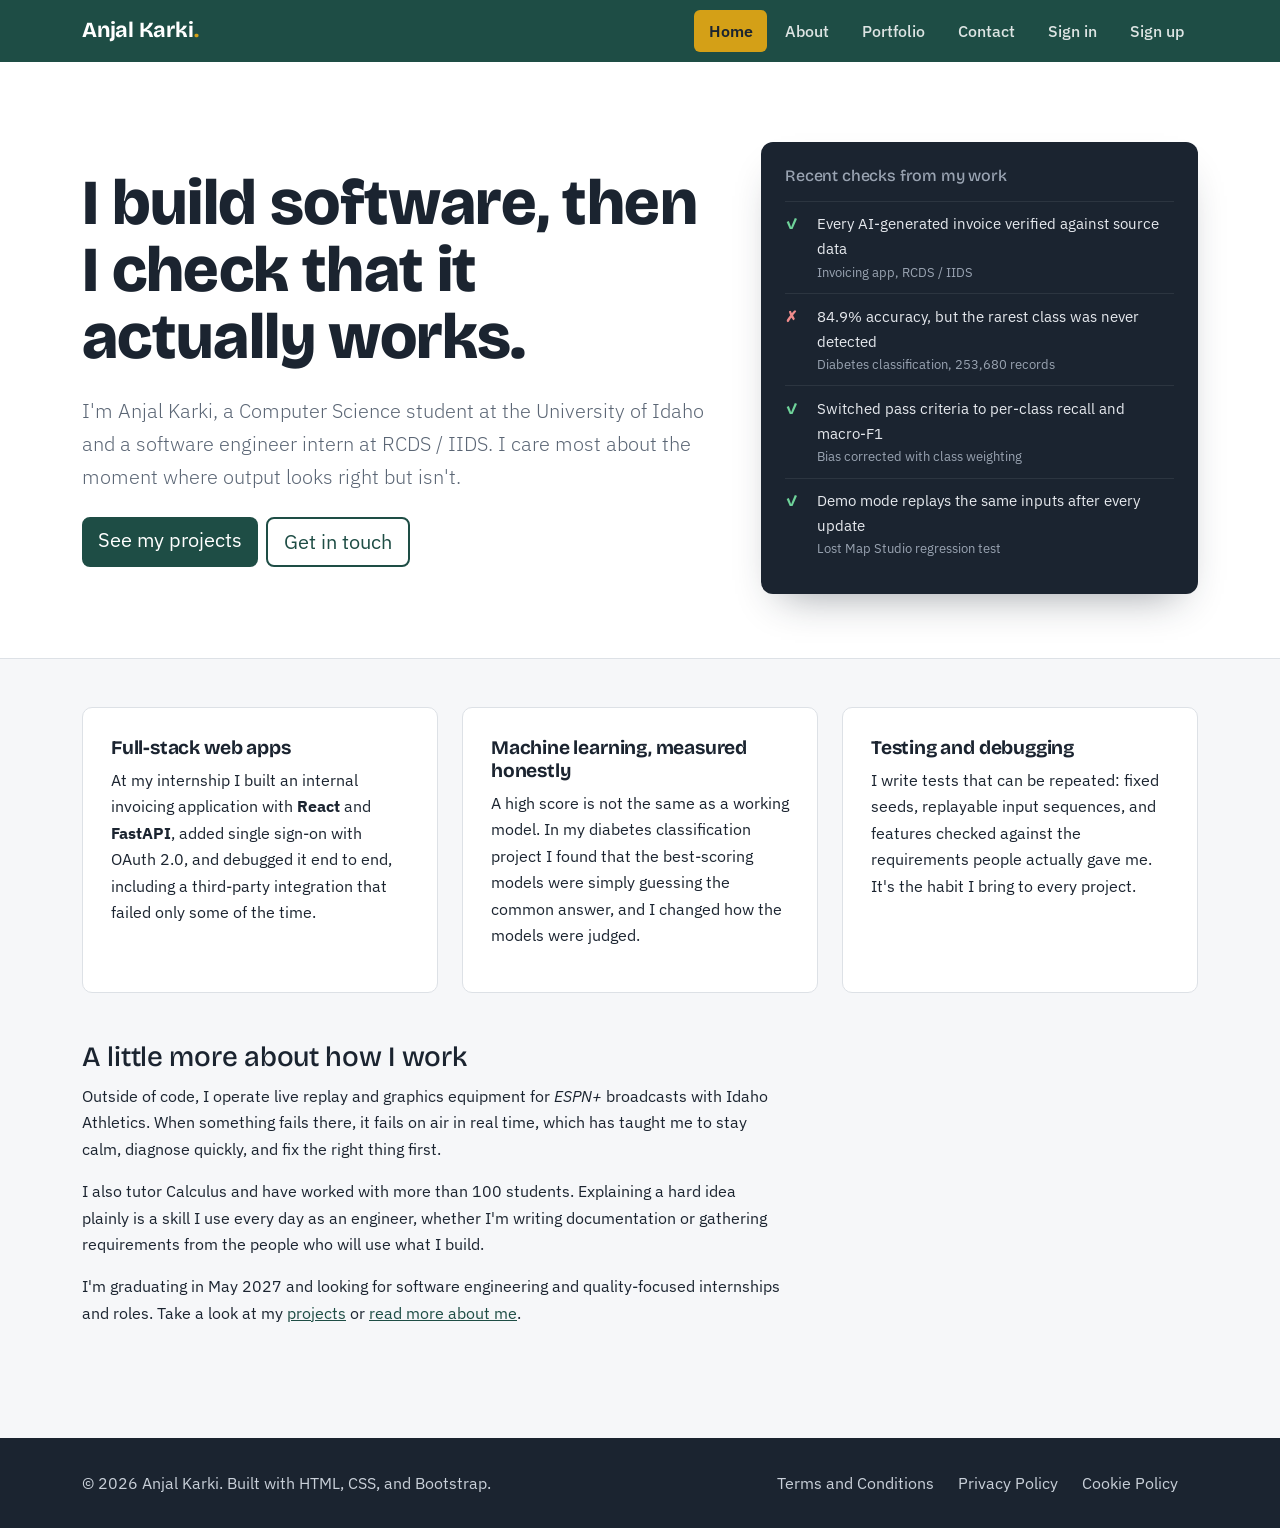
==== docs/index.html @ 65a504b5 "update" ====
<!DOCTYPE html>
<html lang="en">
<head>
  <meta charset="UTF-8">
  <meta name="viewport" content="width=device-width, initial-scale=1">
  <meta name="description" content="Portfolio of Anjal Karki, Computer Science student at the University of Idaho.">
  <meta name="author" content="Anjal Karki">
  <title>Home | Anjal Karki</title>
  <link href="https://cdn.jsdelivr.net/npm/bootstrap@5.3.3/dist/css/bootstrap.min.css" rel="stylesheet">
  <link rel="preconnect" href="https://fonts.googleapis.com">
  <link href="https://fonts.googleapis.com/css2?family=Bricolage+Grotesque:wght@600;700;800&family=IBM+Plex+Sans:wght@400;500;600&display=swap" rel="stylesheet">
  <link rel="stylesheet" href="css/style.css">
</head>
<body>
  <header>
    <nav class="navbar navbar-expand-lg site-nav">
      <div class="container">
        <a class="navbar-brand" href="index.html">Anjal Karki<span>.</span></a>
        <button class="navbar-toggler" type="button" data-bs-toggle="collapse" data-bs-target="#mainNav"
                aria-controls="mainNav" aria-expanded="false" aria-label="Toggle navigation">
          <span class="navbar-toggler-icon"></span>
        </button>
        <div class="collapse navbar-collapse" id="mainNav">
          <ul class="navbar-nav ms-auto gap-lg-1">
          <li class="nav-item"><a class="nav-link active" aria-current="page" href="index.html">Home</a></li>
          <li class="nav-item"><a class="nav-link" href="about.html">About</a></li>
          <li class="nav-item"><a class="nav-link" href="portfolio.html">Portfolio</a></li>
          <li class="nav-item"><a class="nav-link" href="contact.html">Contact</a></li>
          <li class="nav-item"><a class="nav-link" href="signin.html">Sign in</a></li>
          <li class="nav-item"><a class="nav-link" href="signup.html">Sign up</a></li>
          </ul>
        </div>
      </div>
    </nav>
  </header>

  <main>
    <section class="hero">
      <div class="container">
        <div class="row align-items-center g-5">
          <div class="col-lg-7">
            <h1>I build software, then I check that it actually works.</h1>
            <p class="lead mt-4">I'm Anjal Karki, a Computer Science student at the University of Idaho and a software engineer intern at RCDS / IIDS. I care most about the moment where output looks right but isn't.</p>
            <div class="d-flex flex-wrap gap-2 mt-4">
              <a href="portfolio.html" class="btn btn-pine btn-lg">See my projects</a>
              <a href="contact.html" class="btn btn-outline-pine btn-lg">Get in touch</a>
            </div>
          </div>
          <div class="col-lg-5">
            <aside class="test-log" aria-label="Checks from my recent work">
              <h2>Recent checks from my work</h2>
              <ol>
                <li><span class="ok" aria-label="Passed">&#10003;</span><div>Every AI-generated invoice verified against source data<small>Invoicing app, RCDS / IIDS</small></div></li>
                <li><span class="bad" aria-label="Failed">&#10007;</span><div>84.9% accuracy, but the rarest class was never detected<small>Diabetes classification, 253,680 records</small></div></li>
                <li><span class="ok" aria-label="Passed">&#10003;</span><div>Switched pass criteria to per-class recall and macro-F1<small>Bias corrected with class weighting</small></div></li>
                <li><span class="ok" aria-label="Passed">&#10003;</span><div>Demo mode replays the same inputs after every update<small>Lost Map Studio regression test</small></div></li>
              </ol>
            </aside>
          </div>
        </div>
      </div>
    </section>

    <section class="block">
      <div class="container">
        <div class="row g-4">
          <div class="col-md-4">
            <article class="panel">
              <h3>Full-stack web apps</h3>
              <p>At my internship I built an internal invoicing application with <strong>React</strong> and <strong>FastAPI</strong>, added single sign-on with OAuth 2.0, and debugged it end to end, including a third-party integration that failed only some of the time.</p>
            </article>
          </div>
          <div class="col-md-4">
            <article class="panel">
              <h3>Machine learning, measured honestly</h3>
              <p>A high score is not the same as a working model. In my diabetes classification project I found that the best-scoring models were simply guessing the common answer, and I changed how the models were judged.</p>
            </article>
          </div>
          <div class="col-md-4">
            <article class="panel">
              <h3>Testing and debugging</h3>
              <p>I write tests that can be repeated: fixed seeds, replayable input sequences, and features checked against the requirements people actually gave me. It's the habit I bring to every project.</p>
            </article>
          </div>
        </div>

        <div class="prose mt-5">
          <h2 class="h3">A little more about how I work</h2>
          <p>Outside of code, I operate live replay and graphics equipment for <em>ESPN+</em> broadcasts with Idaho Athletics. When something fails there, it fails on air in real time, which has taught me to stay calm, diagnose quickly, and fix the right thing first.</p>
          <p>I also tutor Calculus and have worked with more than 100 students. Explaining a hard idea plainly is a skill I use every day as an engineer, whether I'm writing documentation or gathering requirements from the people who will use what I build.</p>
          <p>I'm graduating in May 2027 and looking for software engineering and quality-focused internships and roles. Take a look at my <a href="portfolio.html">projects</a> or <a href="about.html">read more about me</a>.</p>
        </div>
      </div>
    </section>
  </main>

  <footer class="site-footer">
    <div class="container d-flex flex-column flex-md-row justify-content-between gap-3">
      <p class="mb-0">&copy; 2026 Anjal Karki. Built with HTML, CSS, and Bootstrap.</p>
      <nav aria-label="Legal">
        <a href="terms.html">Terms and Conditions</a>
        <a href="privacy.html">Privacy Policy</a>
        <a href="cookies.html">Cookie Policy</a>
      </nav>
    </div>
  </footer>

  <script src="https://cdn.jsdelivr.net/npm/bootstrap@5.3.3/dist/js/bootstrap.bundle.min.js"></script>
  <script src="js/main.js"></script>
</body>
</html>
---- docs/css/style.css ----
/* ===== Anjal Karki portfolio: shared styles ===== */
:root {
  --ink: #1b2430;
  --pine: #1e4d45;
  --pine-dark: #153a34;
  --gold: #d4a017;
  --slate: #5b6675;
  --paper: #f6f7f9;
  --line: #dde1e6;
  --pass: #2f7d4f;
  --fail: #b23a3a;
}

body {
  font-family: "IBM Plex Sans", "Segoe UI", Arial, sans-serif;
  color: var(--ink);
  background: var(--paper);
  line-height: 1.65;
  display: flex;
  flex-direction: column;
  min-height: 100vh;
}
main { flex: 1; }

h1, h2, h3, h4, .navbar-brand {
  font-family: "Bricolage Grotesque", "IBM Plex Sans", Arial, sans-serif;
  letter-spacing: -0.01em;
}
.prose { max-width: 70ch; }
a { color: var(--pine); }
a:hover { color: var(--pine-dark); }

/* ----- Navigation ----- */
.site-nav { background: var(--pine); }
.site-nav .navbar-brand { color: #fff; font-weight: 700; font-size: 1.35rem; }
.site-nav .navbar-brand span { color: var(--gold); }
.site-nav .nav-link {
  color: rgba(255,255,255,.85);
  padding: .5rem .9rem !important;
  border-radius: 6px;
  font-weight: 500;
}
.site-nav .nav-link:hover { color: #fff; background: rgba(255,255,255,.08); }
/* Highlight the page the visitor is on */
.site-nav .nav-link.active {
  color: var(--ink) !important;
  background: var(--gold);
  font-weight: 600;
}
.navbar-toggler { border-color: rgba(255,255,255,.4); }
.navbar-toggler-icon { filter: invert(1); }

/* ----- Buttons ----- */
.btn-pine { background: var(--pine); color: #fff; border: 0; }
.btn-pine:hover, .btn-pine:focus { background: var(--pine-dark); color: #fff; }
.btn-outline-pine { border: 2px solid var(--pine); color: var(--pine); }
.btn-outline-pine:hover { background: var(--pine); color: #fff; }
:focus-visible { outline: 3px solid var(--gold); outline-offset: 2px; }

/* ----- Home hero ----- */
.hero { padding: 5rem 0 4rem; background: #fff; border-bottom: 1px solid var(--line); }
.hero h1 { font-size: clamp(2.4rem, 5vw, 4rem); font-weight: 800; line-height: 1.05; }
.hero .lead { color: var(--slate); max-width: 52ch; }

/* The test log: the one memorable element */
.test-log {
  background: var(--ink);
  color: #e6e9ee;
  border-radius: 12px;
  padding: 1.5rem;
  font-size: .95rem;
  box-shadow: 0 20px 40px -20px rgba(27,36,48,.45);
}
.test-log h2 { font-size: 1rem; color: #9aa4b2; font-weight: 500; margin-bottom: 1rem; }
.test-log ol { list-style: none; padding: 0; margin: 0; }
.test-log li {
  display: grid;
  grid-template-columns: 1.6rem 1fr;
  gap: .4rem;
  padding: .6rem 0;
  border-top: 1px solid rgba(255,255,255,.08);
}
.test-log .ok { color: #6fd39a; font-weight: 700; }
.test-log .bad { color: #f08c8c; font-weight: 700; }
.test-log small { color: #9aa4b2; display: block; }
@media (prefers-reduced-motion: no-preference) {
  .test-log li { opacity: 0; animation: logIn .4s ease forwards; }
  .test-log li:nth-child(1) { animation-delay: .2s; }
  .test-log li:nth-child(2) { animation-delay: .6s; }
  .test-log li:nth-child(3) { animation-delay: 1s; }
  .test-log li:nth-child(4) { animation-delay: 1.4s; }
}
@keyframes logIn { from { opacity: 0; transform: translateY(4px);} to { opacity: 1; transform: none; } }

/* ----- General page parts ----- */
.page-head { background: #fff; border-bottom: 1px solid var(--line); padding: 3rem 0 2rem; }
.page-head h1 { font-weight: 800; font-size: clamp(2rem, 4vw, 2.8rem); }
.page-head p { color: var(--slate); max-width: 60ch; margin: 0; }
.block { padding: 3rem 0; }
.panel {
  background: #fff;
  border: 1px solid var(--line);
  border-radius: 10px;
  padding: 1.75rem;
  height: 100%;
}
.panel h3 { font-size: 1.2rem; font-weight: 700; }
.fact { border-left: 4px solid var(--gold); padding-left: 1rem; }
.fact strong { font-family: "Bricolage Grotesque", Arial, sans-serif; font-size: 1.8rem; display: block; line-height: 1.1; }
.fact span { color: var(--slate); }

/* Experience timeline (real sequence, so a line with dots) */
.timeline { list-style: none; padding-left: 0; border-left: 2px solid var(--line); }
.timeline li { position: relative; padding: 0 0 1.75rem 1.5rem; }
.timeline li::before {
  content: ""; position: absolute; left: -7px; top: .45rem;
  width: 12px; height: 12px; border-radius: 50%; background: var(--pine);
}
.timeline .when { color: var(--slate); font-size: .9rem; }

.skill-tag {
  display: inline-block; background: #e8efed; color: var(--pine-dark);
  border-radius: 999px; padding: .2rem .75rem; margin: 0 .3rem .4rem 0; font-size: .9rem;
}

/* Project entries */
.project { background: #fff; border: 1px solid var(--line); border-radius: 12px; padding: 2rem; margin-bottom: 1.5rem; }
.project h2 { font-size: 1.5rem; font-weight: 700; }
.project .stack { color: var(--slate); font-size: .95rem; }
.project .finding {
  background: #fdf6e3; border-left: 4px solid var(--gold);
  padding: .9rem 1.1rem; border-radius: 0 8px 8px 0; margin: 1rem 0;
}

/* Forms */
.form-panel { background: #fff; border: 1px solid var(--line); border-radius: 12px; padding: 2rem; }
.form-control:focus, .form-select:focus, .form-check-input:focus {
  border-color: var(--pine); box-shadow: 0 0 0 .2rem rgba(30,77,69,.2);
}
.form-check-input:checked { background-color: var(--pine); border-color: var(--pine); }

/* Map */
.map-wrap { border-radius: 12px; overflow: hidden; border: 1px solid var(--line); }
.map-wrap iframe { display: block; width: 100%; height: 380px; border: 0; }

/* Policy pages */
.policy h2 { font-size: 1.35rem; font-weight: 700; margin-top: 2rem; }

/* ----- Footer ----- */
.site-footer { background: var(--ink); color: #c9d0d9; padding: 2rem 0; margin-top: 3rem; }
.site-footer a { color: #c9d0d9; text-decoration: none; margin-right: 1.25rem; }
.site-footer a:hover { color: #fff; text-decoration: underline; }
.site-footer a.active { color: var(--gold); font-weight: 600; }
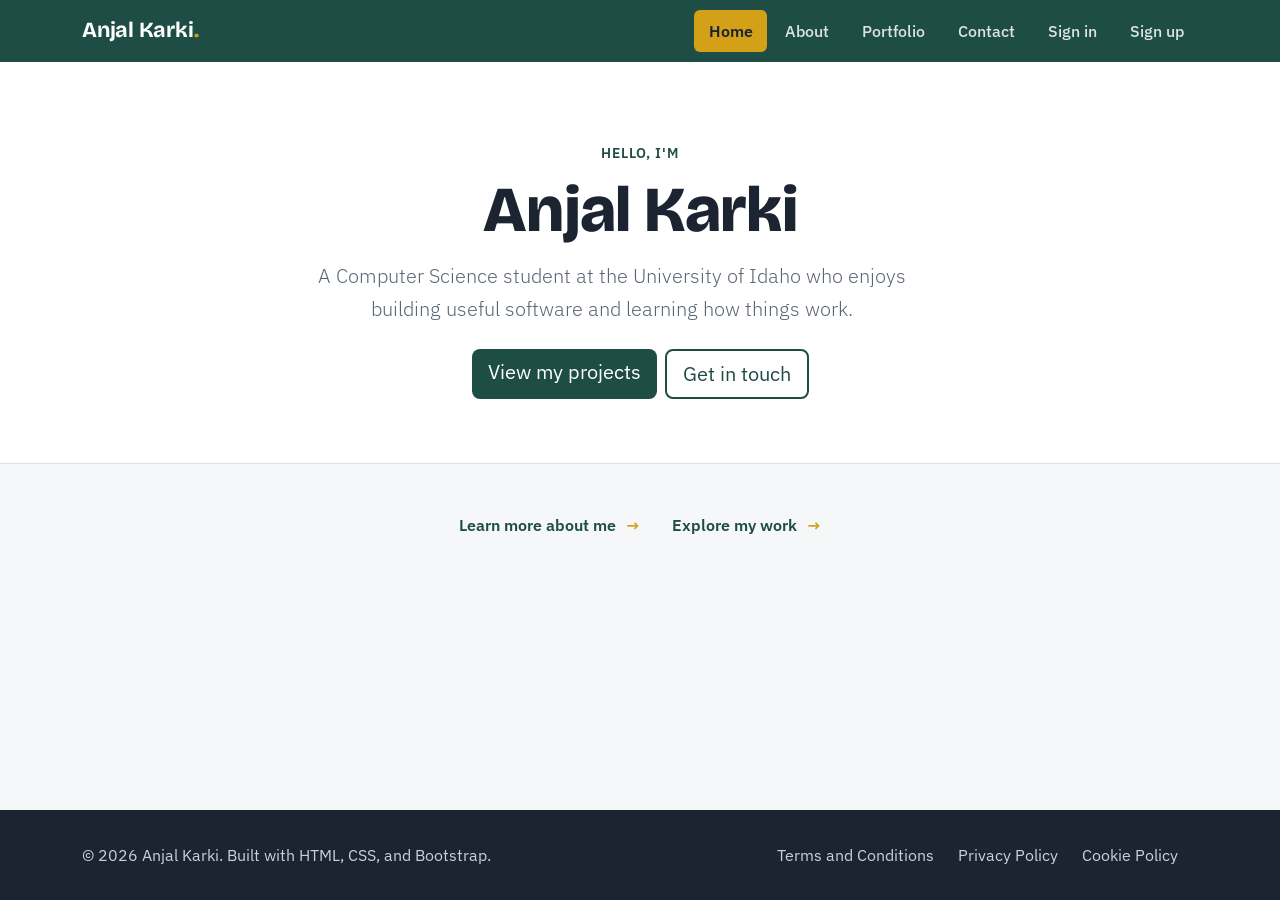
==== commit f6cb1293: "UPDAE hOME" ====
--- a/docs/index.html
+++ b/docs/index.html
@@ -37,25 +37,13 @@
   <main>
     <section class="hero">
       <div class="container">
-        <div class="row align-items-center g-5">
-          <div class="col-lg-7">
-            <h1>I build software, then I check that it actually works.</h1>
-            <p class="lead mt-4">I'm Anjal Karki, a Computer Science student at the University of Idaho and a software engineer intern at RCDS / IIDS. I care most about the moment where output looks right but isn't.</p>
-            <div class="d-flex flex-wrap gap-2 mt-4">
-              <a href="portfolio.html" class="btn btn-pine btn-lg">See my projects</a>
-              <a href="contact.html" class="btn btn-outline-pine btn-lg">Get in touch</a>
-            </div>
-          </div>
-          <div class="col-lg-5">
-            <aside class="test-log" aria-label="Checks from my recent work">
-              <h2>Recent checks from my work</h2>
-              <ol>
-                <li><span class="ok" aria-label="Passed">&#10003;</span><div>Every AI-generated invoice verified against source data<small>Invoicing app, RCDS / IIDS</small></div></li>
-                <li><span class="bad" aria-label="Failed">&#10007;</span><div>84.9% accuracy, but the rarest class was never detected<small>Diabetes classification, 253,680 records</small></div></li>
-                <li><span class="ok" aria-label="Passed">&#10003;</span><div>Switched pass criteria to per-class recall and macro-F1<small>Bias corrected with class weighting</small></div></li>
-                <li><span class="ok" aria-label="Passed">&#10003;</span><div>Demo mode replays the same inputs after every update<small>Lost Map Studio regression test</small></div></li>
-              </ol>
-            </aside>
+        <div class="home-intro">
+          <p class="eyebrow">Hello, I'm</p>
+          <h1>Anjal Karki</h1>
+          <p class="lead mt-3">A Computer Science student at the University of Idaho who enjoys building useful software and learning how things work.</p>
+          <div class="d-flex justify-content-center flex-wrap gap-2 mt-4">
+            <a href="portfolio.html" class="btn btn-pine btn-lg">View my projects</a>
+            <a href="contact.html" class="btn btn-outline-pine btn-lg">Get in touch</a>
           </div>
         </div>
       </div>
@@ -63,32 +51,9 @@
 
     <section class="block">
       <div class="container">
-        <div class="row g-4">
-          <div class="col-md-4">
-            <article class="panel">
-              <h3>Full-stack web apps</h3>
-              <p>At my internship I built an internal invoicing application with <strong>React</strong> and <strong>FastAPI</strong>, added single sign-on with OAuth 2.0, and debugged it end to end, including a third-party integration that failed only some of the time.</p>
-            </article>
-          </div>
-          <div class="col-md-4">
-            <article class="panel">
-              <h3>Machine learning, measured honestly</h3>
-              <p>A high score is not the same as a working model. In my diabetes classification project I found that the best-scoring models were simply guessing the common answer, and I changed how the models were judged.</p>
-            </article>
-          </div>
-          <div class="col-md-4">
-            <article class="panel">
-              <h3>Testing and debugging</h3>
-              <p>I write tests that can be repeated: fixed seeds, replayable input sequences, and features checked against the requirements people actually gave me. It's the habit I bring to every project.</p>
-            </article>
-          </div>
-        </div>
-
-        <div class="prose mt-5">
-          <h2 class="h3">A little more about how I work</h2>
-          <p>Outside of code, I operate live replay and graphics equipment for <em>ESPN+</em> broadcasts with Idaho Athletics. When something fails there, it fails on air in real time, which has taught me to stay calm, diagnose quickly, and fix the right thing first.</p>
-          <p>I also tutor Calculus and have worked with more than 100 students. Explaining a hard idea plainly is a skill I use every day as an engineer, whether I'm writing documentation or gathering requirements from the people who will use what I build.</p>
-          <p>I'm graduating in May 2027 and looking for software engineering and quality-focused internships and roles. Take a look at my <a href="portfolio.html">projects</a> or <a href="about.html">read more about me</a>.</p>
+        <div class="home-links">
+          <a href="about.html">Learn more about me <span aria-hidden="true">&#8594;</span></a>
+          <a href="portfolio.html">Explore my work <span aria-hidden="true">&#8594;</span></a>
         </div>
       </div>
     </section>
--- a/docs/css/style.css
+++ b/docs/css/style.css
@@ -61,6 +61,11 @@
 .hero { padding: 5rem 0 4rem; background: #fff; border-bottom: 1px solid var(--line); }
 .hero h1 { font-size: clamp(2.4rem, 5vw, 4rem); font-weight: 800; line-height: 1.05; }
 .hero .lead { color: var(--slate); max-width: 52ch; }
+.home-intro { max-width: 680px; margin: 0 auto; text-align: center; }
+.eyebrow { color: var(--pine); font-size: .85rem; font-weight: 600; letter-spacing: .08em; margin-bottom: .75rem; text-transform: uppercase; }
+.home-links { display: flex; justify-content: center; gap: 2rem; flex-wrap: wrap; }
+.home-links a { font-weight: 600; text-decoration: none; }
+.home-links a span { color: var(--gold); margin-left: .35rem; }
 
 /* The test log: the one memorable element */
 .test-log {
